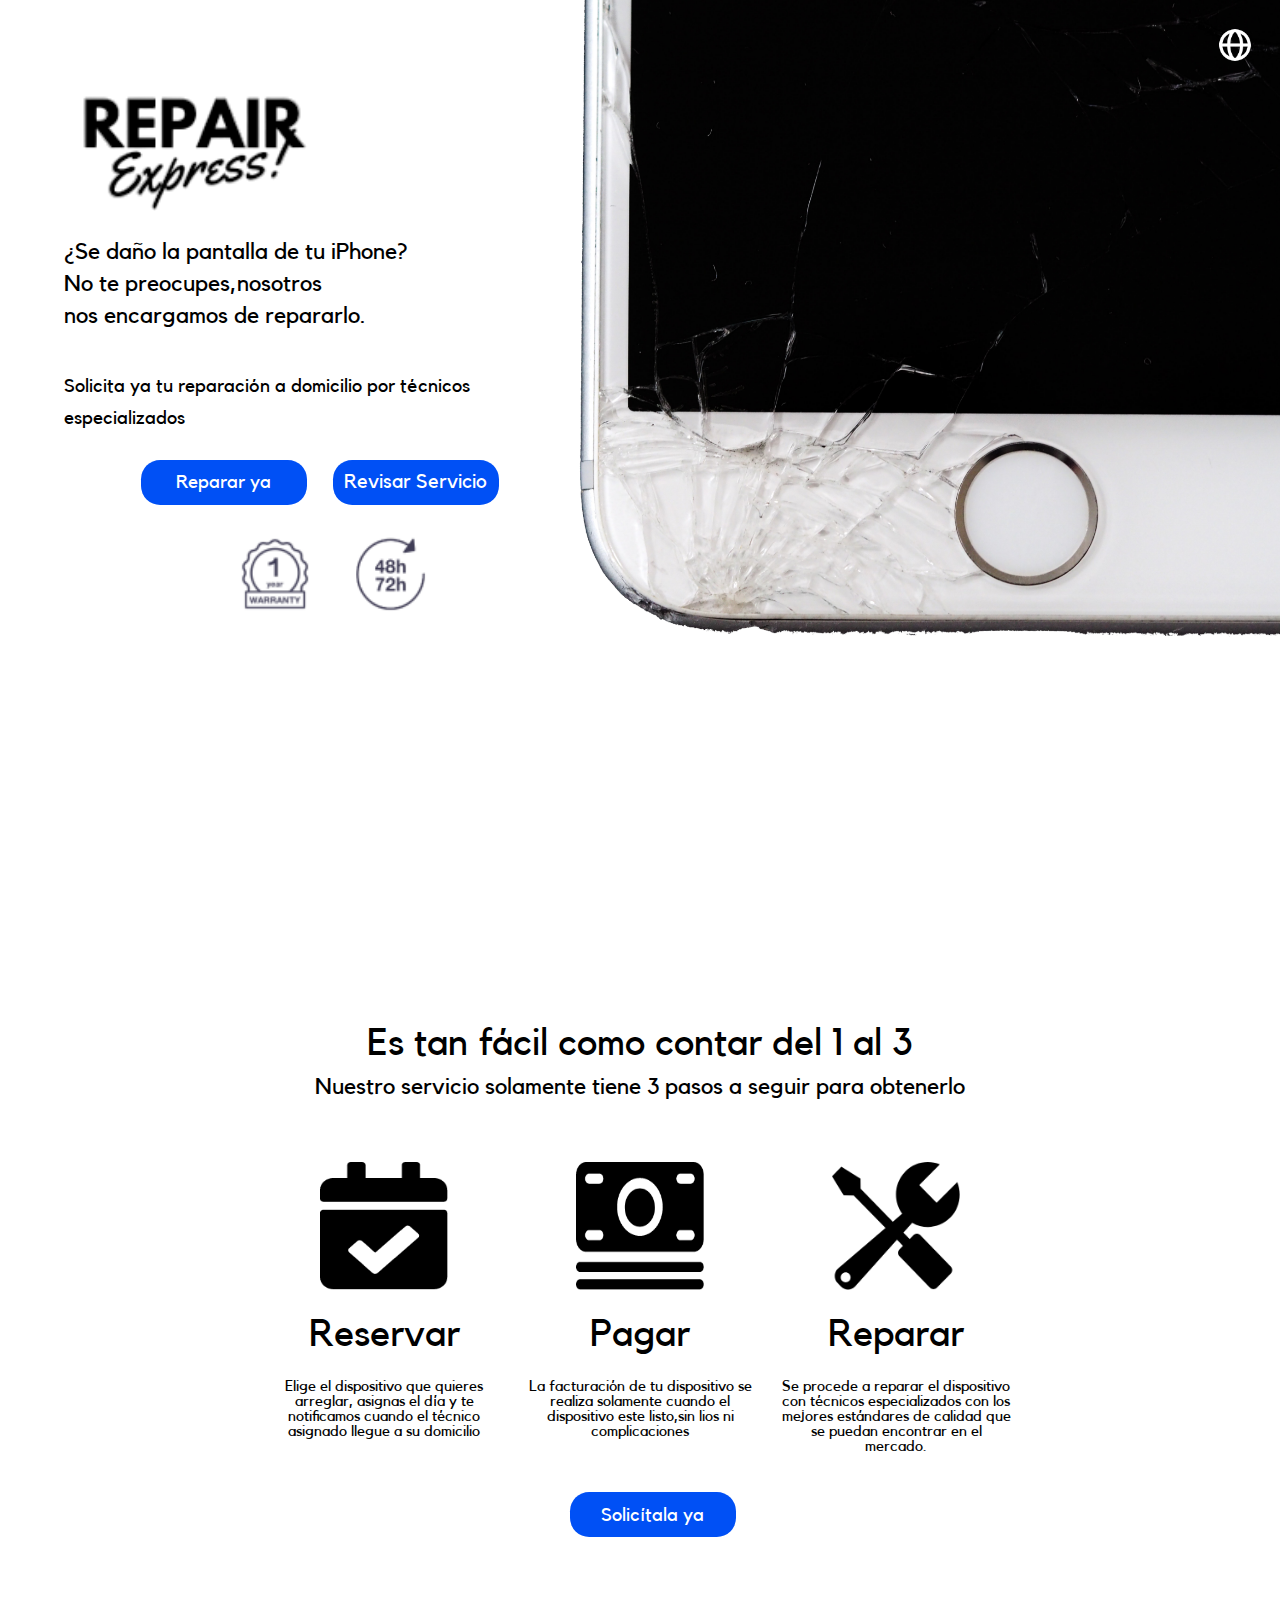
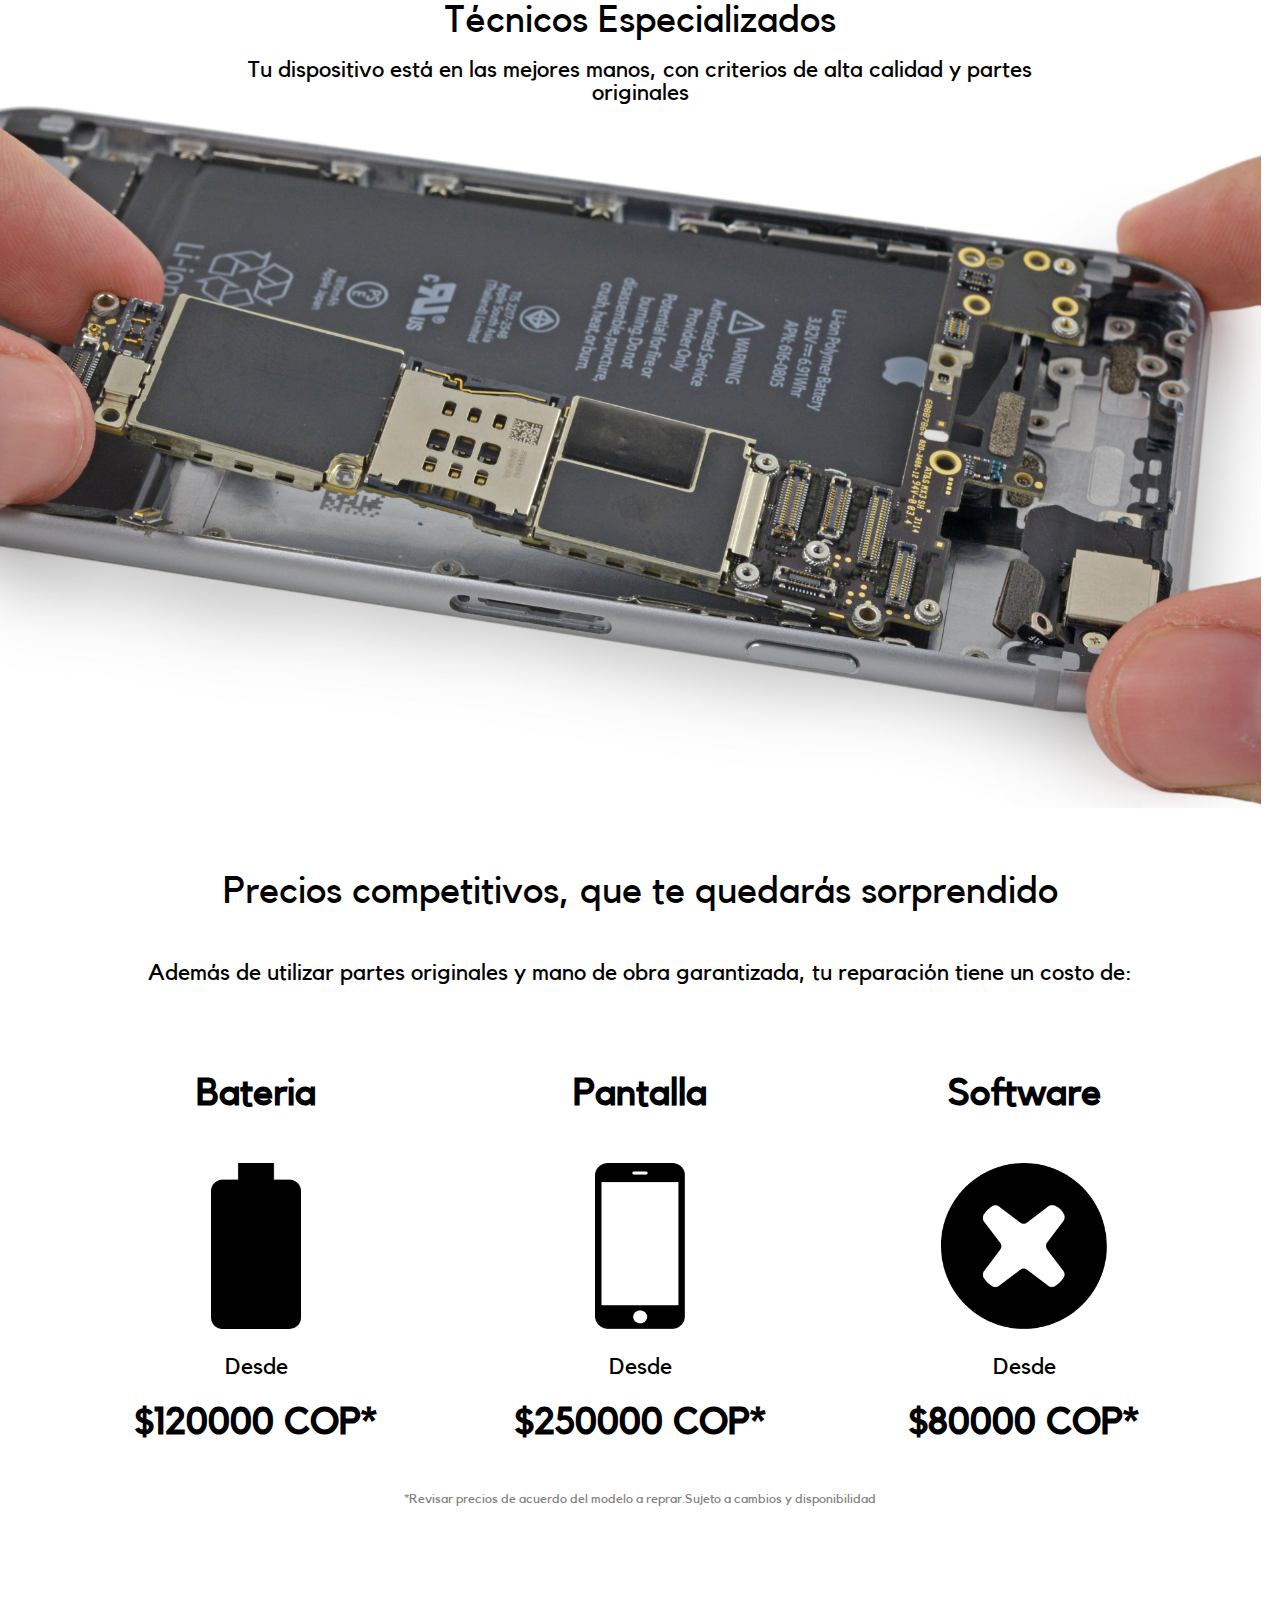
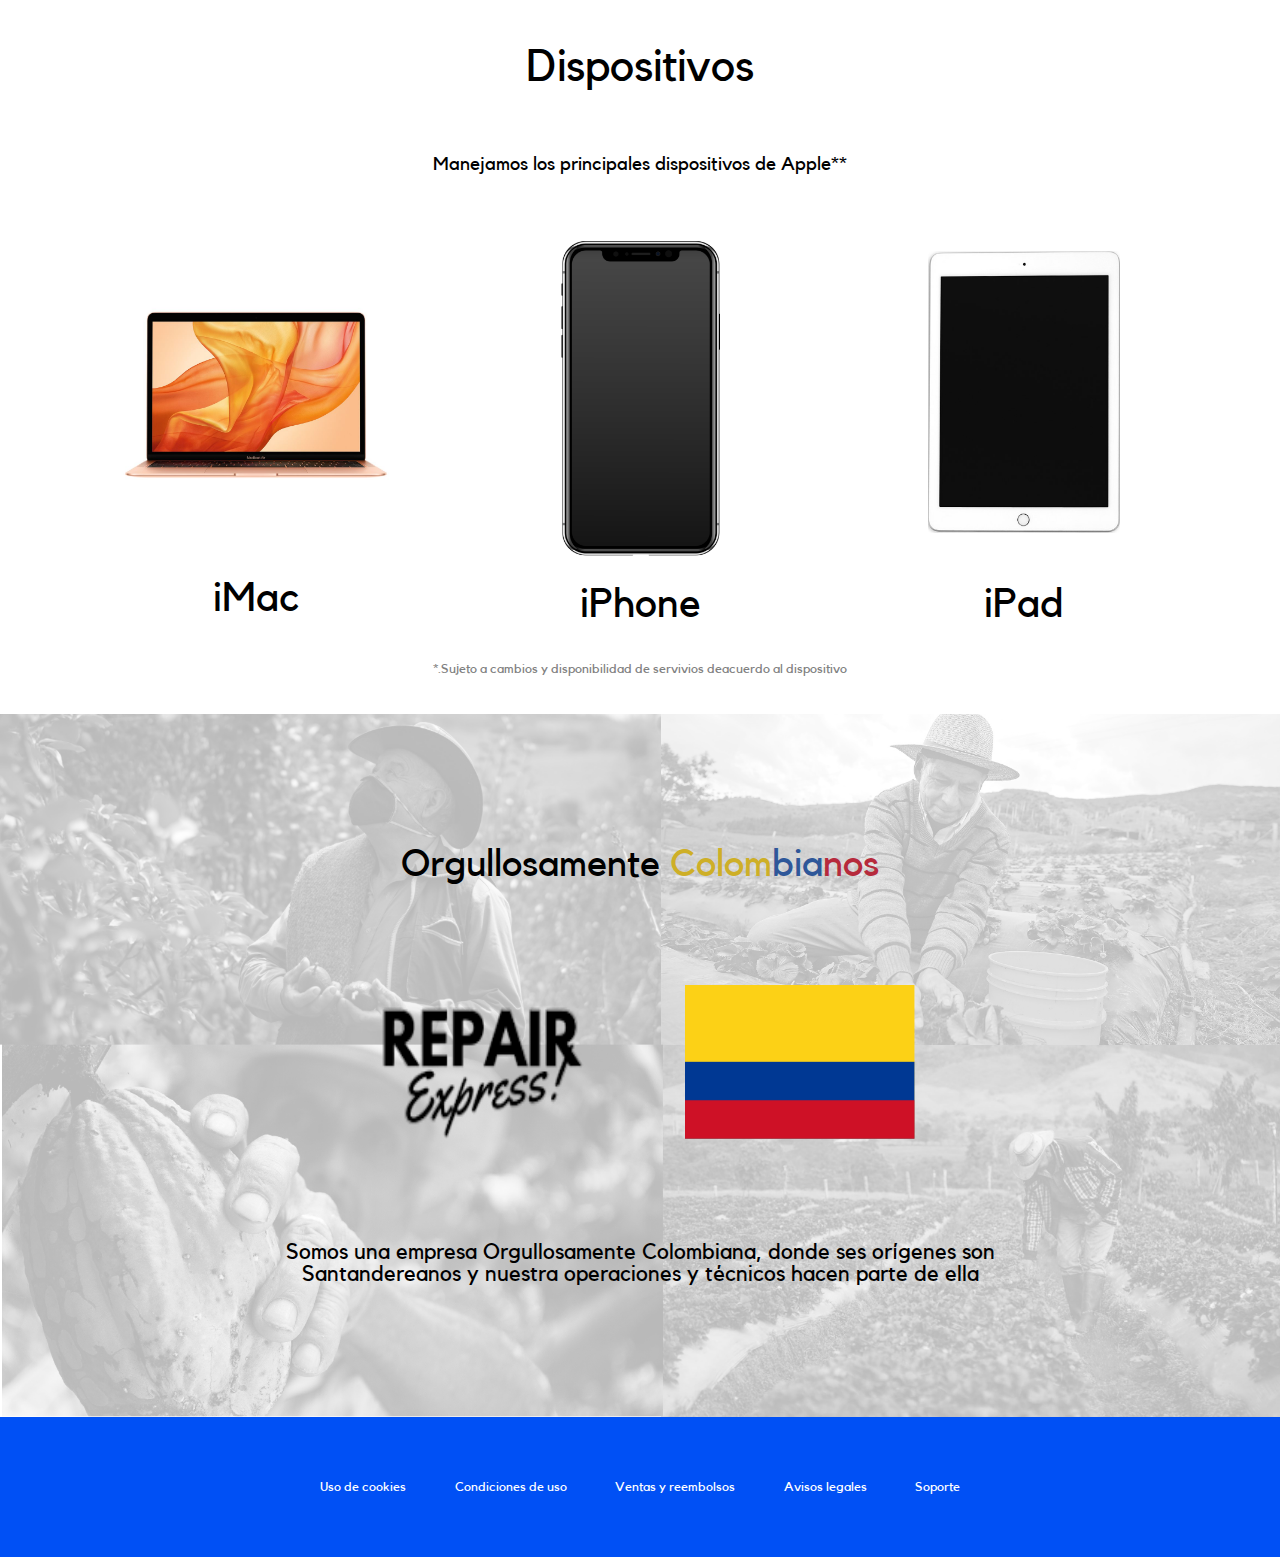
==== index.html @ ba66e146 "first" ====
<!DOCTYPE html>
<html lang="en">
<head>
    <meta charset="UTF-8">
    <meta name="viewport" content="width=device-width, initial-scale=1.0">
    <title>RepairExpress</title>
    <link rel="stylesheet" href="css/style.css">
    <style>
        @font-face {
            font-family: kollektif;
            src: url(/kollektif/Kollektif.ttf);
        }
    </style>
    <link href='https://unpkg.com/boxicons@2.1.4/css/boxicons.min.css' rel='stylesheet'>
</head>
<body>
    <main>
        <div class="bloque1">
            <div class="bloque11">
                <img src="images/RepairExpress.png" alt="RepairExpressLogo">
                <p>¿Se daño la pantalla de tu iPhone?<br>
                    No te preocupes,nosotros<br>
                    nos encargamos de repararlo.</p>
                <p id="solicitud">Solicita ya tu reparación a domicilio por técnicos especializados</p>
                <div class="buttons">
                    <button class="button1">Reparar ya</button>
                    <label for="checkbox-btn" class="checkbox-button-open">Revisar Servicio</label>
                    <!-- <label for="checkbox-btn-datos" class="checkbox-button-open">Revisar Servicio</label> -->
                </div>
                <div class="garantia">
                    <img src="images/Warranty.png" alt="Warranty">
                    <img src="images/48h.png" alt="48h">
                </div>
                <div>

                </div>
            </div>
            <div class="bloque12">
                <img src="images/bx-globe.png" alt="Mundo" id="mundo">
                <img src="images/iPhoneTransparente.png" alt="iPhoneroto" id="iphoneroto">
            </div>
        </div>
        <input type="checkbox" id="checkbox-btn">
        <div class="popup">
            <div class="popup-cuadrado">
                <label for="checkbox-btn" class="oculto"><i class='bx bxs-exit'></i></label>
                <div class="popup-registro">
                    <img class="logo-popup" src="imagenes/RepairExpress.png" alt="logo">
                    <p class="popup-id-text1">Por favor ingresa tu Repair Express ID</p>
                    <div class="id">
                        <label for="documento" >Repair Express ID</label>
                        <input id="documento" type="text" name="documento" class="imput-registro">
                    </div>
                    <div class="contraseña">
                        <label for="contraseña" >Contraseña</label>
                        <input id="contraseña" type="password" name="contraseña" class="imput-registro">
                    </div>
                    <div class="popup-buttons">
                        <button class="button1">Ingresar</button>
                        <label for="checkbox-btn-datos" class="checkbox-button-open">Revisar Servicio</label>
                    </div>
                    <hr>
                    <div class="popup-redes">
                        <img src="imagenes/bxl-google.png" alt="google" class="redes-registro">
                        <img src="imagenes/bxl-facebook-circle.png" alt="facebook" class="redes-registro">
                        <img src="imagenes/bxl-apple.png" alt="apple" class="redes-registro">
                    </div>
                </div>
            </div>
        </div>
        <input type="checkbox" id="checkbox-btn-datos">
        <div class="popup-datos">
            <div class="popup-cuadrado-datos">
                <label for="checkbox-btn-datos" class="oculto-datos"><i class='bx bxs-exit'></i></label>
                <div class="popup-registro-datos">
                    <img class="logo-popup" src="imagenes/RepairExpress.png" alt="logo">
                    <p class="popup-id-text1-datos">Por favor ingresa los siguientes datos personales</p>
                    <div class="id-datos">
                        <label for="documento" >Correo Electrónico (Este será tu Repair Express ID)</label>
                        <input id="documento" type="text" name="documento" class="imput-registro-datos">
                    </div>
                    <div class="contraseña-datos">
                        <label for="contraseña-datos" >Contraseña</label>
                        <input id="contraseña-datos" type="password" name="contraseña" class="imput-registro-datos">
                    </div>
                    <div class="contraseña-datos">
                        <label for="contraseña-repetir" >Repetir Contraseña</label>
                        <input id="contraseña-repetir" type="password" name="contraseña-repetir" class="imput-registro-datos">
                    </div>
                    <div class="contraseña-datos">
                        <label for="date" >Fecha de Nacimiento</label>
                        <input id="date" type="date" name="date" class="imput-registro-date">
                    </div>
                    <div class="contraseña-datos">
                        <label for="address" >Dirección</label>
                        <input id="address" type="address" name="address" class="imput-registro-datos">
                    </div>
                    <div class="popup-buttons-datos"><a href="index6.html" class="linkingresar"><button class="buttondatos">Ingresar</button></a>
                    </div>
                </div>
            </div>
        </div>
        <div class="bloque2">
            <div id="bloque21">
                <p class="title2">Es tan fácil como contar del 1 al 3</p>
                <p class="subtitle2">Nuestro servicio solamente tiene 3 pasos a seguir para obtenerlo</p>
            </div>
            <div id="bloque22">
                <div>
                    <img src="images/Icon awesome-calendar-check.png" alt="Check" class="bloque2imgs">
                    <p class="title2">Reservar</p>
                    <p class="texto2">Elige el dispositivo que quieres arreglar, asignas el día y te notificamos cuando
                        el técnico asignado llegue a su domicilio</p>
                </div>
                <div>
                    <img src="images/Icon ionic-ios-cash.png" alt="Pay" class="bloque2imgs">
                    <p class="title2">Pagar</p>
                    <p class="texto2">La facturación de tu dispositivo se realiza solamente cuando el dispositivo este
                        listo,sin lios ni complicaciones</p>
                </div>
                <div>
                    <img src="images/Icon metro-tools.png" alt="Tool" class="bloque2imgs">
                    <p class="title2">Reparar</p>
                    <p class="texto2">Se procede a reparar el dispositivo con técnicos especializados con los mejores
                        estándares de calidad que se puedan encontrar en el mercado.</p>
                </div>
            </div>
            <div>
                <button class="button1">Solicítala ya</button>
            </div>
        </div>
        <div class="bloque3">
            <p class="title2">Técnicos Especializados</p>
            <p class="subtitle2">Tu dispositivo está en las mejores manos, con criterios de alta calidad y partes
                originales</p>
            <img src="images/FZIyxxiPx6APvjtD.full.png" alt="Phonerepair" class="phonerepair">
        </div>
        <div class="bloque4">
            <div id="bloque41">
                <p class="title4main">Precios competitivos, que te quedarás sorprendido</p>
                <p class="subtitle4">Además de utilizar partes originales y mano de obra garantizada, tu reparación
                    tiene un costo de:</p>
            </div>
            <div id="bloque42">
                <div>
                    <p class="title4">Bateria</p>
                    <img src="images/Icon ionic-md-battery-full.png" alt="Battery" class="bloque4imgs">
                    <p class="texto4">Desde</p>
                    <p class="title4">$120000 COP*</p>
                </div>
                <div>
                    <p class="title4">Pantalla</p>
                    <img src="images/Icon ionic-ios-phone-portrait.png" alt="Cellphone" class="bloque4imgs">
                    <p class="texto4">Desde</p>
                    <p class="title4">$250000 COP*</p>
                </div>
                <div>
                    <p class="title4">Software</p>
                    <img src="images/Icon simple-ifixit.png" alt="Software" class="bloque4imgs3">
                    <p class="texto4">Desde</p>
                    <p class="title4">$80000 COP*</p>
                </div>
            </div>
            <p class="textonota4">*Revisar precios de acuerdo del modelo a reprar.Sujeto a cambios y disponibilidad</p>
        </div>
        <div class="bloque5">
            <div id="bloque51">
                <p class="title5main">Dispositivos</p>
                <p class="subtitle5">Manejamos los principales dispositivos de Apple**</p>
            </div>
            <div id="bloque52">
                <div>
                    <img src="images/refurb-macbook-air-gold-202002.png" alt="Mac" class="bloque5imgs1">
                    <p class="title5">iMac</p>
                </div>
                <div>
                    <img src="images/iPhone12Plus.png" alt="iPhone" class="bloque5imgs2">
                    <p class="title5">iPhone</p>
                </div>
                <div>
                    <img src="images/520px-IPad_2017_tablet.png" alt="iPad" class="bloque5imgs3">
                    <p class="title5">iPad</p>
                </div>
            </div>
            <p class="textonota">*.Sujeto a cambios y disponibilidad de servivios deacuerdo al dispositivo</p>
        </div>
        <div class="bloque6">
            <img src="images/Campesinos.png" alt="Campesinos" class="bloque6img">
            <div class="bloque6main">
                <p id="colombia">Orgullosamente <span id="yellow">Colom</span><span id="blue">bia</span><span
                        id="red">nos</span></p>
                <div class="bloque61">
                    <img src="images/RepairExpress.png" alt="Logo">
                    <img src="images/Flag_of_Colombia.png" alt="Flag_of_Colombia">
                </div>
                <p class="bloque6footer">Somos una empresa Orgullosamente Colombiana, donde ses orígenes son
                    Santandereanos y nuestra operaciones y técnicos hacen parte de ella</p>
            </div>
        </div>
        <footer class="footer7">
            <div class="bloque7">
                <p>Uso de cookies</p>
                <p>Condiciones de uso</p>
                <p>Ventas y reembolsos</p>
                <p>Avisos legales</p>
                <p>Soporte</p>
            </div>
        </footer>
    </main>
</body>
</html>
---- css/style.css ----
*{
    margin: 0vw;
    padding: 0vw;
    font-family: kollektif;
}

main {
    display: grid;
    grid-template-columns: 100vw;
    grid-template-rows: 75vw auto auto auto auto auto auto;
    grid-template-areas: "top" "bloque2" "bloque3" "bloque4" "bloque5" "bloque6" "footer7"
}

.bloque1{
    grid-area: top;
}
.bloque2{
    grid-area: bloque2;
}
.bloque3{
    grid-area: bloque3;
}
.bloque4{
    grid-area: bloque4;
}
.bloque5{
    grid-area: bloque5;
}
.bloque6{
    grid-area: bloque6;
}
.footer{
    grid-area: footer7;
}
/* POP UP  */
.popup {
    position: sticky;
    top: 0;
    z-index: 100;
    grid-area: top;
    visibility: hidden;
    height: 100vh;
    width: 100vw;
    background-color: rgba(0, 0, 0, 0.6);
    display: flex;
    align-items: center;
    justify-content: center;
}
.popup-cuadrado {
    width: 40vw;
    height: 40vw;
    background-color: white;
    border-radius: 3vw;
    display: flex;
    flex-direction: column;
    justify-content: center;
    align-items: center;
}

.checkbox-button-open {
    grid-area: top;
    width: 13vw;
    height: 3.5vw;
    margin: 0vw 0vw 0vw 2vw;
    border-radius: 1.5vw;
    font-size: 1.6vw;
    color: white;
    background-color: rgb(0, 80, 245);
    cursor: pointer;
    user-select: none;
    position: relative;
    text-align: center;
    display: flex;
    justify-content: center;
    align-items: center;
    border: none;

}

/* Ocultar el input checkbox */
input[type="checkbox"] {
    display: none;
}
#checkbox-btn[type="checkbox"]:checked + .checkbox-button-open {
    background-color: #c3ff00;
}
#checkbox-btn[type="checkbox"]:checked ~ .popup {
    visibility: visible;
}
.oculto {
    font-size: 3vw;
    z-index: 400;
    bottom: -3vw;
    position: relative;
    left: 15vw;
}
.logo-popup {
    width: 12vw;
    height: 6.5vw;
    z-index: 200;
}

.top-bottom img {
    width: 14vw;
}

/* FIN POP UP */

/* POP UP REGISTRO */
.popup-registro{
    display: flex;
    flex-direction: column;
    align-items: center;
    justify-content: space-around;
    position: relative;
    top: -2vw;
    width: 35vw;
    height: 50vw;
}
.id{
    display: flex;
    flex-direction: column;
    font-size: 1.5vw;
    color: gray;
}
.contraseña{
    display: flex;
    flex-direction: column;
    font-size: 1.5vw;
    color: gray;
}
.imput-registro{
    width: 35vw;
    height: 3vw;
    border-radius: 50vw;
    border: gray solid 1px;
}
.popup-buttons{
    display: flex;
    margin: 1vw 0vw 0vw 0vw;
}
hr{
    width: 35vw;
    border: rgb(203, 203, 203) solid 1px;
}
.popup-redes{
    display: flex;
    margin: 1vw 0vw 0vw 0vw;
    
}
.redes-registro{
    width: 4vw;
}
.popup-id-text1 {
    font-size: 1.5vw;
    height: 3vw;
    z-index: 200;
}
/* FIN POP UP REGISTRO */

/* POP UP DATOS PERSONALES */
.popup-datos {
    position: sticky;
    top: 0;
    z-index: 100;
    grid-area: top;
    visibility: hidden;
    height: 100vh;
    width: 100vw;
    background-color: rgba(0, 0, 0, 0.6);
    display: flex;
    align-items: center;
    justify-content: center;
}
.popup-cuadrado-datos {
    width: 40vw;
    height: 42vw;
    background-color: white;
    border-radius: 3vw;
    display: flex;
    flex-direction: column;
    justify-content: center;
    align-items: center;
}

.checkbox-button-open-datos {
    grid-area: top;
    width: 13vw;
    height: 3.5vw;
    margin: 0vw 0vw 0vw 2vw;
    border-radius: 1.5vw;
    font-size: 1.6vw;
    color: white;
    background-color: rgb(0, 80, 245);
    cursor: pointer;
    user-select: none;
    position: relative;
    text-align: center;
    display: flex;
    justify-content: center;
    align-items: center;
    border: none;

}

/* Ocultar el input checkbox */
input[type="checkbox"] {
    display: none;
}
#checkbox-btn-datos[type="checkbox"]:checked + .checkbox-button-open-datos {
    background-color: #c3ff00;
}
#checkbox-btn-datos[type="checkbox"]:checked ~ .popup-datos {
    visibility: visible;
}
.oculto-datos {
    font-size: 3vw;
    z-index: 100;
    bottom: -2vw;
    position: relative;
    left: 15vw;
}
.logo-popup-datos {
    width: 11vw;
    z-index: 200;
}
.popup-id-text1-datos {
    font-size: 1.5vw;
    height: 6.5vw;
    z-index: 200;
}
.top-bottom img {
    width: 14vw;
}

/* FIN DATOS PERSONALES */

/* INICIO POP UP DATOS */

.popup-registro-datos{
    display: flex;
    flex-direction: column;
    align-items: center;
    justify-content: space-around;
    width: 35vw;
    height: 39vw;
    position: relative;
    top: -2vw;
}
.id-datos{
    display: flex;
    flex-direction: column;
    font-size: 1.5vw;
    color: gray;
}
.contraseña-datos{
    display: flex;
    flex-direction: column;
    font-size: 1.5vw;
    color: gray;
}
.imput-registro-datos{
    width: 35vw;
    height: 3vw;
    border-radius: 50vw;
    border: gray solid 1px;
}
.imput-registro-date{
    width: 35vw;
    height: 3vw;
    border-radius: 50vw;
    border: gray solid 1px;
    font-size: 1.3vw;
    color: rgb(66, 66, 66);
}
.popup-buttons-datos{
    display: flex;
    margin: 1vw 0vw 0vw 0vw;

}
.linkingresar{
    text-decoration: none;
    color: white;
}
.buttondatos{
    font-weight: 300;
    width: 13vw;
    height: 3.5vw;
    margin: 0vw 0vw 0vw 2vw;
    border-radius: 1.5vw;
    font-size: 1.5vw;
    background-color: rgb(0, 80, 245);
    color:white;
    border: none;
    cursor: pointer;
}

.popup-id-text1-datos {
    font-size: 1.5vw;
    height: 3vw;
    z-index: 200;
}

/* FIN POP UP DATOS */
.bloque1 {
    display: flex;
    height: fit-content;
    width: 95vw;
    background-color: white;
}
.bloque11{
    display: flex;
    flex-direction: column;
    justify-content: center;
    width: 40vw;
    margin: 5vw 0 5vw 5vw;
    line-height:2.5vw;
    padding-right: 0vw;
    font-size: 1.8vw;
    font-weight: 500;
}
.bloque11 img{
    width: 20vw;
    margin: 1vw 0vw 2vw 0vw;
}
.bloque11 div img{
    width: 7vw;
    margin: 2vw 0vw 0vw 2vw;
}
#solicitud{
    font-size: 1.5vw;
    margin: 3vw 0 2vw 0;
}
.buttons{
    width: 38vw;
    display: flex;
    justify-content: center;
}
.button1{
    font-weight: 300;
    width: 13vw;
    height: 3.5vw;
    margin: 0vw 0vw 0vw 2vw;
    border-radius: 1.5vw;
    font-size: 1.5vw;
    background-color: rgb(0, 80, 245);
    color:white;
    border: none;
}
.garantia{
    width: 40vw;
    display: flex;
    justify-content: center;
}

#iphoneroto {
    width: 55vw;
    height: 50vw;
}
#mundo{
    top: 2vw;
    right: 2vw;
    width: 3vw;
    position: absolute;
}

.bloque2{
    display: flex;
    flex-direction: column;
    align-items: center;
    width: 80vw;
    margin: 3vw 10vw 3vw 10vw;
}
#bloque21{
    display: flex;
    flex-direction: column;
    align-items: center;
    margin: 0vw 0vw 5vw 0vw;
}
#bloque22{
    display: grid;
    grid-template-columns: 20vw 20vw 20vw;
    margin: 0vw 0vw 3vw 0vw;
    grid-template-rows: auto;
}
#bloque22 div:nth-of-type(1){
    display: flex;
    flex-direction: column;
    align-items: center;
    text-align:center;
    grid-column-start: 1;
    grid-column-end: 1;
    grid-row-start: 1;
    grid-row-end: 1;
}
#bloque22 div:nth-of-type(2){
    display: flex;
    flex-direction: column;
    align-items: center;
    text-align: center;
    grid-column-start: 2;
    grid-column-end: 2;
    grid-row-start: 1;
    grid-row-end: 1;
}
#bloque22 div:nth-of-type(3){
    display: flex;
    flex-direction: column;
    align-items: center;
    text-align: center;
    grid-column-start: 3;
    grid-column-end: 3;
    grid-row-start: 1;
    grid-row-end: 1;
}
.bloque2imgs{
    width:  10vw;
    height: 10vw;
}
.title2{
    font-size: 3vw;
    margin: 2vw 0vw 0vw 0vw;
}
.subtitle2{
    font-size: 1.8vw;
    text-align: justify;
    margin: 1vw 0vw 0vw 0vw;
}
.texto2{
    font-size: 1.2vw;
    margin: 2vw 1vw 0vw 1vw;
}

.bloque3{
    display: flex;
    flex-direction: column;
    align-items: center;
    width: 100vw;
}
.bloque3 .subtitle2{
    width: 65vw;
    text-align: center;
    margin: 1.5vw 0vw 0vw 0vw;
}
.phonerepair{
    position: relative;
    left: -1vw;
    width: 99vw;
}

.bloque4{
    display: flex;
    flex-direction: column;
    align-items: center;
    width: 90vw;
    height: auto;
    margin: 3vw 5vw 3vw 5vw;
}
#bloque41{
    display: flex;
    flex-direction: column;
    align-items: center;
    margin: 0vw 0vw 5vw 0vw;
}
#bloque42{
    display: grid;
    grid-template-columns: 30vw 30vw 30vw;
    grid-template-rows: auto;
    justify-content: space-around;
}
#bloque42 div:nth-of-type(1){
    display: flex;
    flex-direction: column;
    align-items: center;
    grid-column-start: 1;
    grid-column-end: 1;

}
#bloque42 div:nth-of-type(2){
    display: flex;
    flex-direction: column;
    align-items: center;
    grid-column-start: 2;
    grid-column-end: 2;

}
#bloque42 div:nth-of-type(3){
    display: flex;
    flex-direction: column;
    align-items: center;
    grid-column-start: 3;
    grid-column-end: 3;

}
.bloque4imgs{
    width: 7vw;
    height: 13vw;
}
.bloque4imgs3{
    width: 13vw;
    height: 13vw;
}
.title4main{
    font-size: 3vw;
    margin: 4vw 0vw 0vw 0vw;
    font-weight:500;
    margin: 2vw 0vw 4vw 0vw;
    text-align: center;
}
.title4{
    font-size: 3vw;
    font-weight:600;
    margin: 2vw 0vw 4vw 0vw;
}
.subtitle4{
    font-size: 1.8vw;
    text-align: justify;
    margin: 0vw 0vw 0vw 0vw;
}
.texto4{
    font-size: 1.8vw;
    margin: 2vw 1vw 0vw 1vw;
}
.textonota4{
    font-size: 1vw;
    margin: 0vw 1vw 3vw 1vw;
    color: gray;
}

.bloque5{
    display: flex;
    flex-direction: column;
    align-items: center;
    width: 90vw;
    margin: 3vw 5vw 3vw 5vw;
}
#bloque51{
    display: flex;
    flex-direction: column;
    align-items: center;
    margin: 0vw 0vw 5vw 0vw;
}
#bloque52{
    display: grid;
    width: 90vw;
    height: auto;
    grid-template-columns: 30vw 30vw 30vw;
    margin: 0vw 0vw 3vw 0vw;
    grid-template-rows: auto;
}
#bloque52 div:nth-of-type(1){
    display: flex;
    flex-direction: column;
    align-items: center;
    text-align:center;
    grid-column-start: 1;
    grid-column-end: 1;
    grid-row-start: 1;
    grid-row-end: 1;
}
#bloque52 div:nth-of-type(2){
    display: flex;
    flex-direction: column;
    align-items: center;
    text-align: center;
    grid-column-start: 2;
    grid-column-end: 2;
    grid-row-start: 1;
    grid-row-end: 1;
}
#bloque52 div:nth-of-type(3){
    display: flex;
    flex-direction: column;
    align-items: center;
    justify-content: flex-end;
    text-align: center;
    grid-column-start: 3;
    grid-column-end: 3;
    grid-row-start: 1;
    grid-row-end: 1;
}
.bloque5imgs1{
    width: 24.5vw;
}
.bloque5imgs2{
    width: 13vw;
    height: 25vw;
}
.bloque5imgs3{
    width: 15vw;
    height: 22vw;
    margin: 0vw 0vw 2vw 0vw;
}
.title5main{
    font-size: 3.5vw;
    margin: 2vw 0vw 4vw 0vw;
}
.title5{
    font-size: 3.2vw;
    margin: 2vw 0vw 0vw 0vw;
}
.subtitle5{
    font-size: 1.5vw;
    font-weight:500;
    text-align: justify;
    margin: 1vw 0vw 0vw 0vw;
}
.textonota{
    font-size: 1vw;
    color: gray;
    margin: 0vw 1vw 0vw 1vw;
}

.bloque6{
    display: flex;
    flex-direction: column;
    align-items: center;
    justify-content: center;
    width: 100vw;
    height: auto;
}
.bloque6img{
    width: 100vw;   
    position: relative;  
}
#colombia{
    font-size: 3vw;
    text-align: center;
}
#yellow{
    color: rgb(206, 175, 39);
}
#blue{
    color: rgb(46, 87, 153);
}
#red{
    color: rgb(182, 42, 60);
}
.bloque6main{
    width: 70vw;
    position: absolute;
    display: flex;
    flex-direction: column;
    align-items: center;
    justify-content: content;

}
.bloque61{
    display: flex;
    justify-content: space-around;
    width: 50vw;
    margin: 8vw 0vw 8vw 0vw;
    padding:0vw 15vw 0vw 15vw;
}
.bloque61 img{
    width: 18vw;
}
.bloque6footer{
    width: 60vw;
    font-size: 1.7vw;
    text-align: center;
}

.bloque7{
    display: flex;
    justify-content: space-between;
    background: rgb(0, 80, 245);
    width: 50vw;
    font-size: 1vw;
    padding: 5vw 25vw 5vw 25vw;
    color: white;
}
@media (max-width:435px){

    #bloque22{
        display: grid;
        grid-template-columns: 100vw;
        margin: 0vw 0vw 3vw 0vw;
        grid-template-rows: 33.3vw 33.3vw 33.4vw;
    }
    #bloque21{
        display: flex;
        flex-direction: column;
        align-items: center;
        text-align: center;
        margin: 0vw 0vw 5vw 0vw;
    }
    #bloque22 div:nth-of-type(1){
        display: flex;
        flex-direction: column;
        align-items: center;
        text-align:center;
        grid-column-start: 1;
        grid-column-end: 1;
        grid-row-start: 1;
        grid-row-end: 1;
        margin: 2vw 0vw 2vw 0vw;
    }
    #bloque22 div:nth-of-type(2){
        display: flex;
        flex-direction: column;
        align-items: center;
        text-align: center;
        grid-column-start: 1;
        grid-column-end: 1;
        grid-row-start: 2;
        grid-row-end: 2;
        margin: 2vw 0vw 2vw 0vw;
    }
    #bloque22 div:nth-of-type(3){
        display: flex;
        flex-direction: column;
        align-items: center;
        text-align: center;
        grid-column-start: 1;
        grid-column-end: 1;
        grid-row-start: 3;
        grid-row-end: 3;
        margin: 2vw 0vw 2vw 0vw;
    }
    .texto2{
        width: 60vw;
    }
    .bloque3{
        display: flex;
        flex-direction: column;
        align-items: center;
    }
    .bloque3 .title2{
        display: flex;
        flex-direction: column;
        text-align: center;
    }

    .bloque4{
        display: flex;
        flex-direction: column;
        align-items: center;
        text-align: center;
        width: 80vw;
        height: auto;
        margin: 3vw 10vw 3vw 10vw;
    }

    #bloque42{
        display: grid;
        width: 100vw;
        grid-template-columns: auto;
        margin: 0vw 0vw 3vw 0vw;
        grid-template-rows: 33.3% 33.3% 33.3%;
        justify-content: space-around;
    }
    #bloque42 div:nth-of-type(1){
        display: flex;
        flex-direction: column;
        align-items: center;
        height: fit-content;
        text-align:center;
        grid-column-start: 1;
        grid-column-end: 1;
        grid-row-start: 1;
        grid-row-end: 1;
    }
    #bloque42 div:nth-of-type(2){
        display: flex;
        flex-direction: column;
        align-items: center;
        height: fit-content;
        text-align: center;
        grid-column-start: 1;
        grid-column-end: 1;
        grid-row-start: 2;
        grid-row-end: 2;
    }
    #bloque42 div:nth-of-type(3){
        display: flex;
        flex-direction: column;
        align-items: center;
        height: fit-content;
        text-align: center;
        grid-column-start: 1;
        grid-column-end: 1;
        grid-row-start: 3;
        grid-row-end: 3;
    }
    .title4main{
        font-size: 4.5vw;
        margin: 4vw 0vw 0vw 0vw;
        font-weight:500;
        margin: 2vw 0vw 4vw 0vw;
        text-align: center;
    }
    .subtitle4{
        font-size: 2vw;
        text-align: justify;
        margin: 1vw 0vw 0vw 0vw;
    }
    .texto4{
        font-size: 2vw;
        margin: 2vw 1vw 0vw 1vw;
    }
    .textonota{
        font-size: 2vw;
        font-weight:500;
        margin: 0vw 1vw 3vw 1vw;
    }
    .bloque4imgs{
        width: 10vw;
        height: 20vw;
    }
    .bloque4imgs3{
        width: 20vw;
        height: 20vw;
    }
    .bloque5{
        display: flex;
        flex-direction: column;
        align-items: center;
        width: 80vw;
        margin: 3vw 10vw 3vw 10vw;
    }
    #bloque51{
        display: flex;
        flex-direction: column;
        align-items: center;
        margin: 0vw 0vw 5vw 0vw;
    }
    #bloque52{
        display: grid;
        width: 100vw;
        grid-template-columns: 100vw;
        margin: 0vw 0vw 3vw 0vw;
        grid-template-rows: 33% 33% 33%;
        justify-content: space-around;
    }
    #bloque52 div:nth-of-type(1){
        display: flex;
        flex-direction: column;
        align-items: center;
        justify-content: space-around;
        text-align:center;
        grid-column-start: 1;
        grid-column-end: 1;
        grid-row-start: 1;
        grid-row-end: 1;
        margin: 0vw 0vw 5vw 0vw;
    }
    #bloque52 div:nth-of-type(2){
        display: flex;
        flex-direction: column;
        align-items: center;
        justify-content: space-around;
        text-align: center;
        grid-column-start: 1;
        grid-column-end: 1;
        grid-row-start: 2;
        grid-row-end: 2;
        margin: 0vw 0vw 5vw 0vw;
    }
    #bloque52 div:nth-of-type(3){
        display: flex;
        flex-direction: column;
        align-items: center;
        justify-content: space-around;
        text-align: center;
        grid-column-start: 1;
        grid-column-end: 1;
        grid-row-start: 3;
        grid-row-end: 3;
        margin: 0vw 0vw 5vw 0vw;
    }
    .bloque5imgs1{
        width: 24.5vw;
    }
    .bloque5imgs2{
        width: 13vw;
        height: 25vw;
    }
    .bloque5imgs3{
        width: 15vw;
        height: 22vw;
        margin: 0vw 0vw 2vw 0vw;
    }

    .title5main{
        font-size: 4.5vw;
        margin: 2vw 0vw 4vw 0vw;
    }
    .title5{
        font-size: 4.3vw;
        margin: 2vw 0vw 4vw 0vw;
    }
    .subtitle5{
        font-size: 2vw;
        text-align: justify;
        margin: 1vw 0vw 0vw 0vw;
    }

    .textonota{
        font-size: 2vw;
        margin: 0vw 1vw 3vw 1vw;
    }
    .bloque6{
        display: flex;
        flex-direction: column;
        align-items: center;
        justify-content: center;
        width: 100vw;
        height: auto;
    }
    .bloque6img{
        width: 100vw;   
        position: relative;    
    }
    #colombia{
        font-size: 4vw;
    }

    .bloque6main{
        width: 95vw;
        position: absolute;
        display: flex;
        flex-direction: column;
        align-items: center;
        justify-content: content;
    }
    .bloque61{
        display: flex;
        justify-content: space-around;
        width: 70vw;
        margin: 5vw 0vw 5vw 0vw;
        padding:0vw 15vw 0vw 15vw;
    }
    .bloque61 img{
        width: 22vw;
    }
    .bloque6footer{
        font-size: 2vw;
        text-align: center;
    }
    .bloque7{
        display: flex;
        flex-direction: column;
        align-items: center;
        line-height: 4vw;
        background: rgb(0, 80, 245);
        width: 70vw;
        font-size: 2vw;
        font-weight:100;
        padding: 5vw 15vw 5vw 15vw;
        color: white;
    }
}
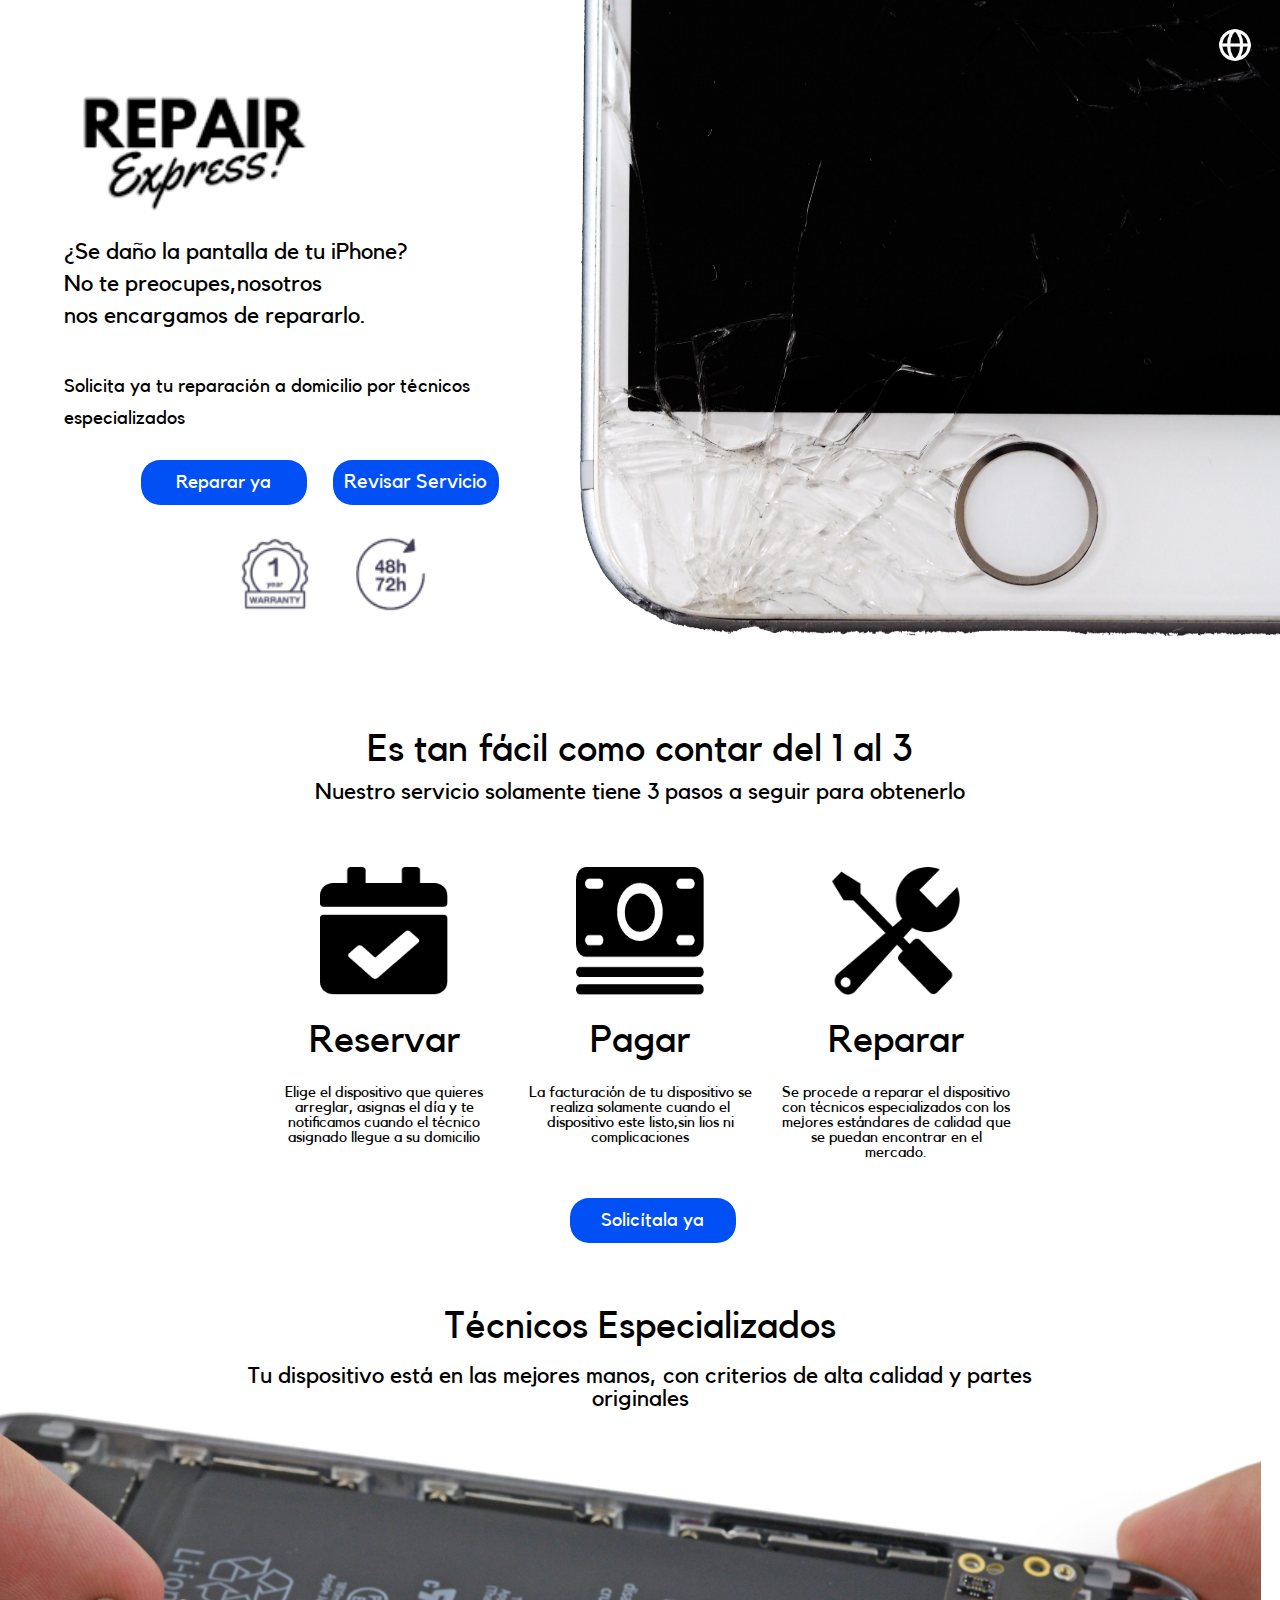
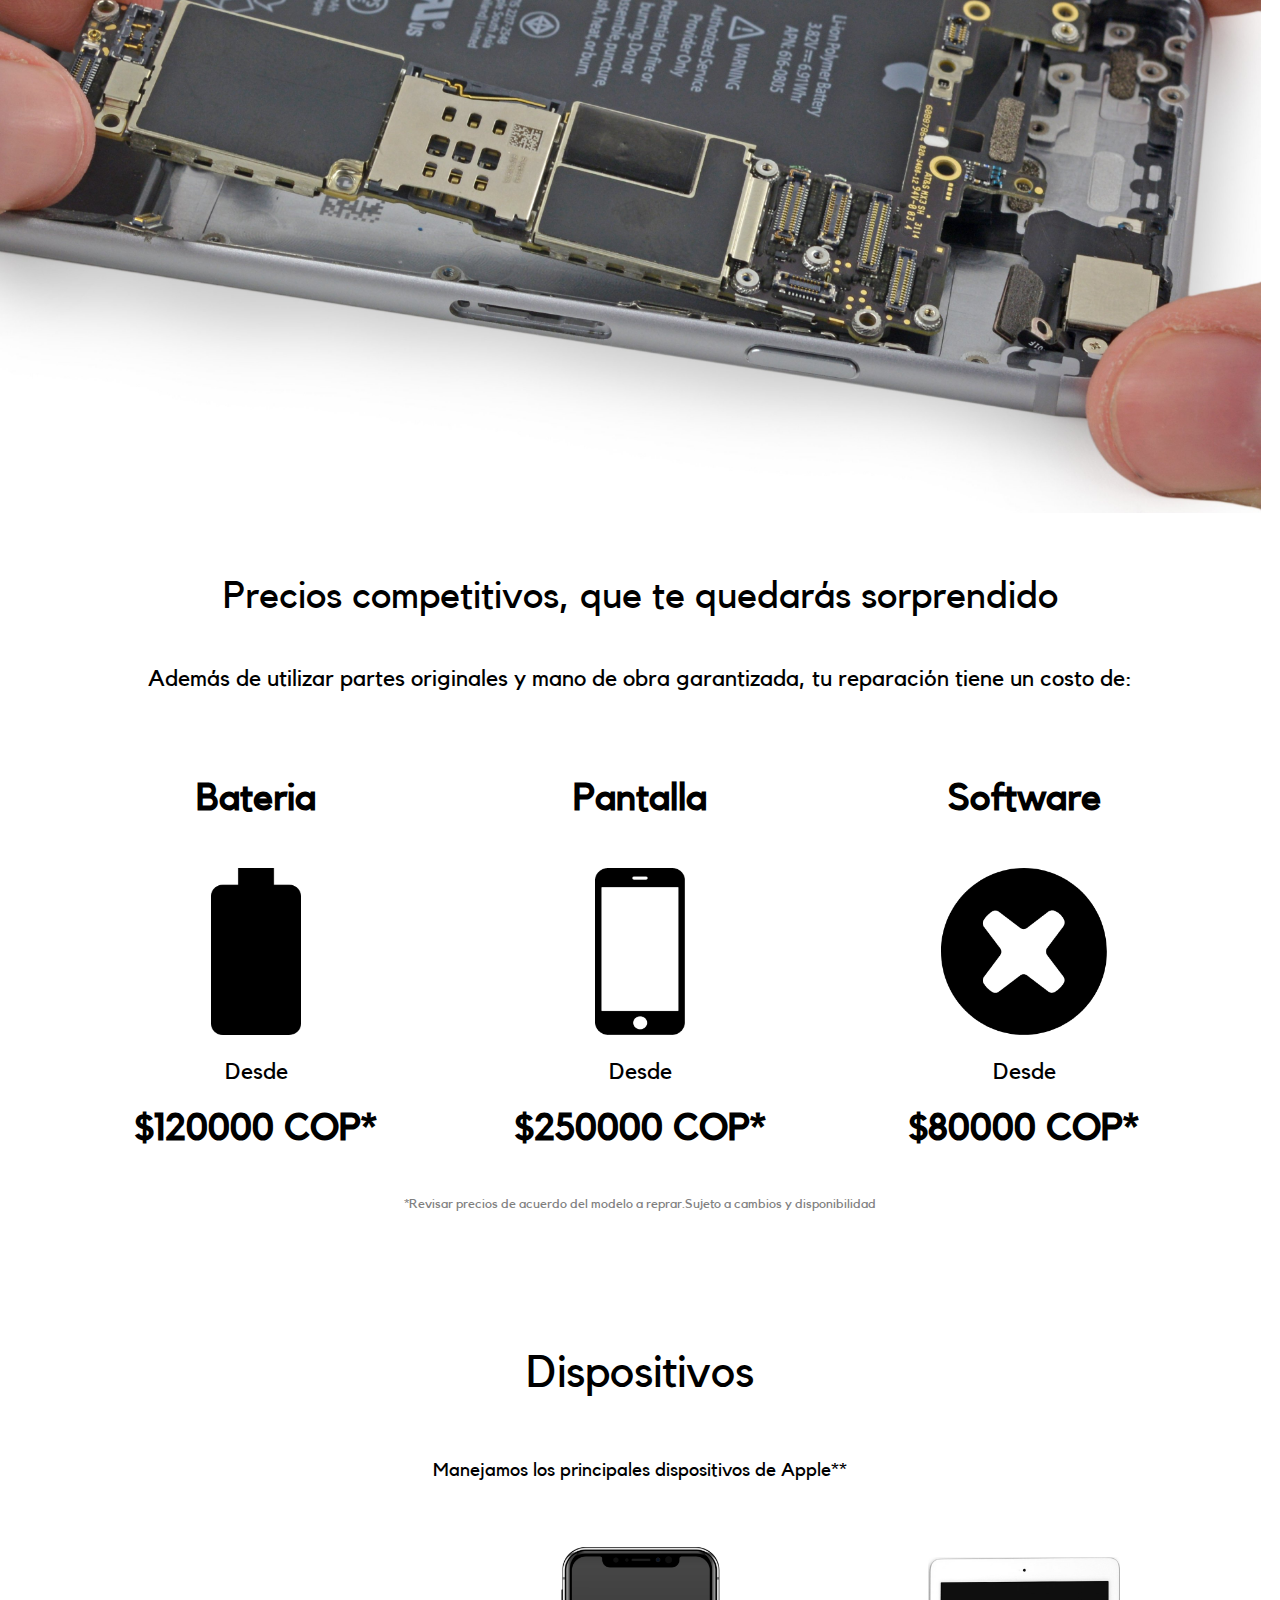
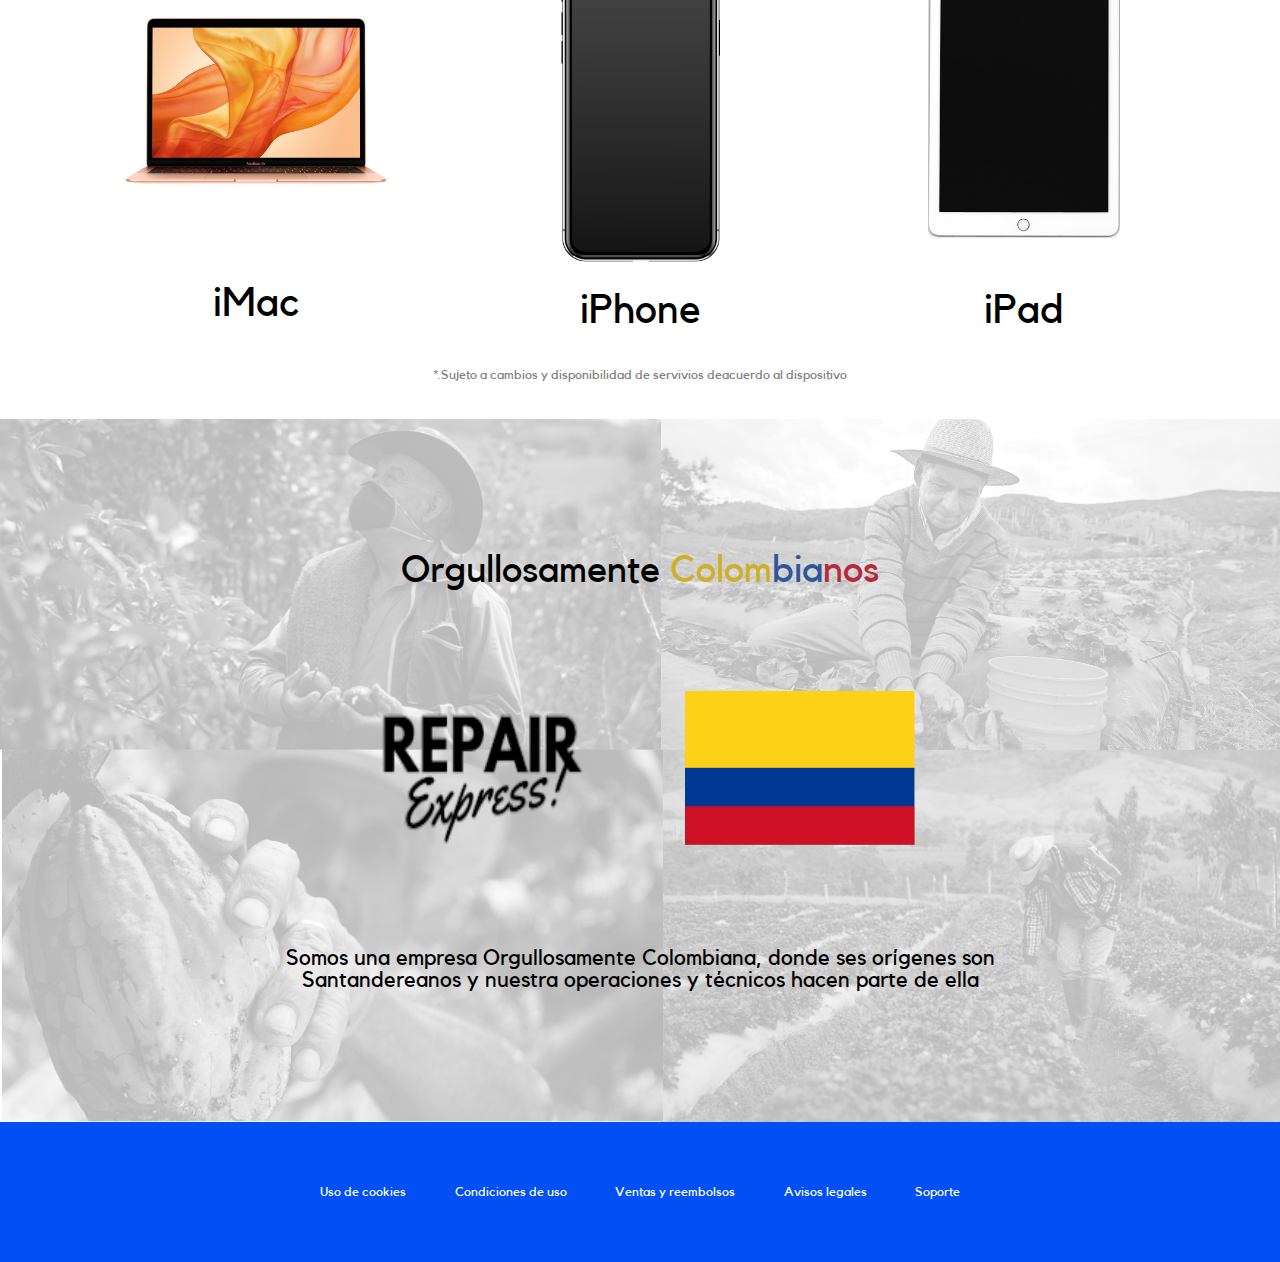
==== commit 51db9e08: "second" ====
--- a/index.html
+++ b/index.html
@@ -8,7 +8,7 @@
     <style>
         @font-face {
             font-family: kollektif;
-            src: url(/kollektif/Kollektif.ttf);
+            src: url(kollektif/Kollektif.ttf);
         }
     </style>
     <link href='https://unpkg.com/boxicons@2.1.4/css/boxicons.min.css' rel='stylesheet'>
--- a/css/style.css
+++ b/css/style.css
@@ -7,7 +7,7 @@
 main {
     display: grid;
     grid-template-columns: 100vw;
-    grid-template-rows: 75vw auto auto auto auto auto auto;
+    grid-template-rows: 55vw auto auto auto auto auto auto;
     grid-template-areas: "top" "bloque2" "bloque3" "bloque4" "bloque5" "bloque6" "footer7"
 }
 
@@ -369,7 +369,7 @@
     flex-direction: column;
     align-items: center;
     width: 80vw;
-    margin: 3vw 10vw 3vw 10vw;
+    margin: 0vw 10vw 3vw 10vw;
 }
 #bloque21{
     display: flex;
